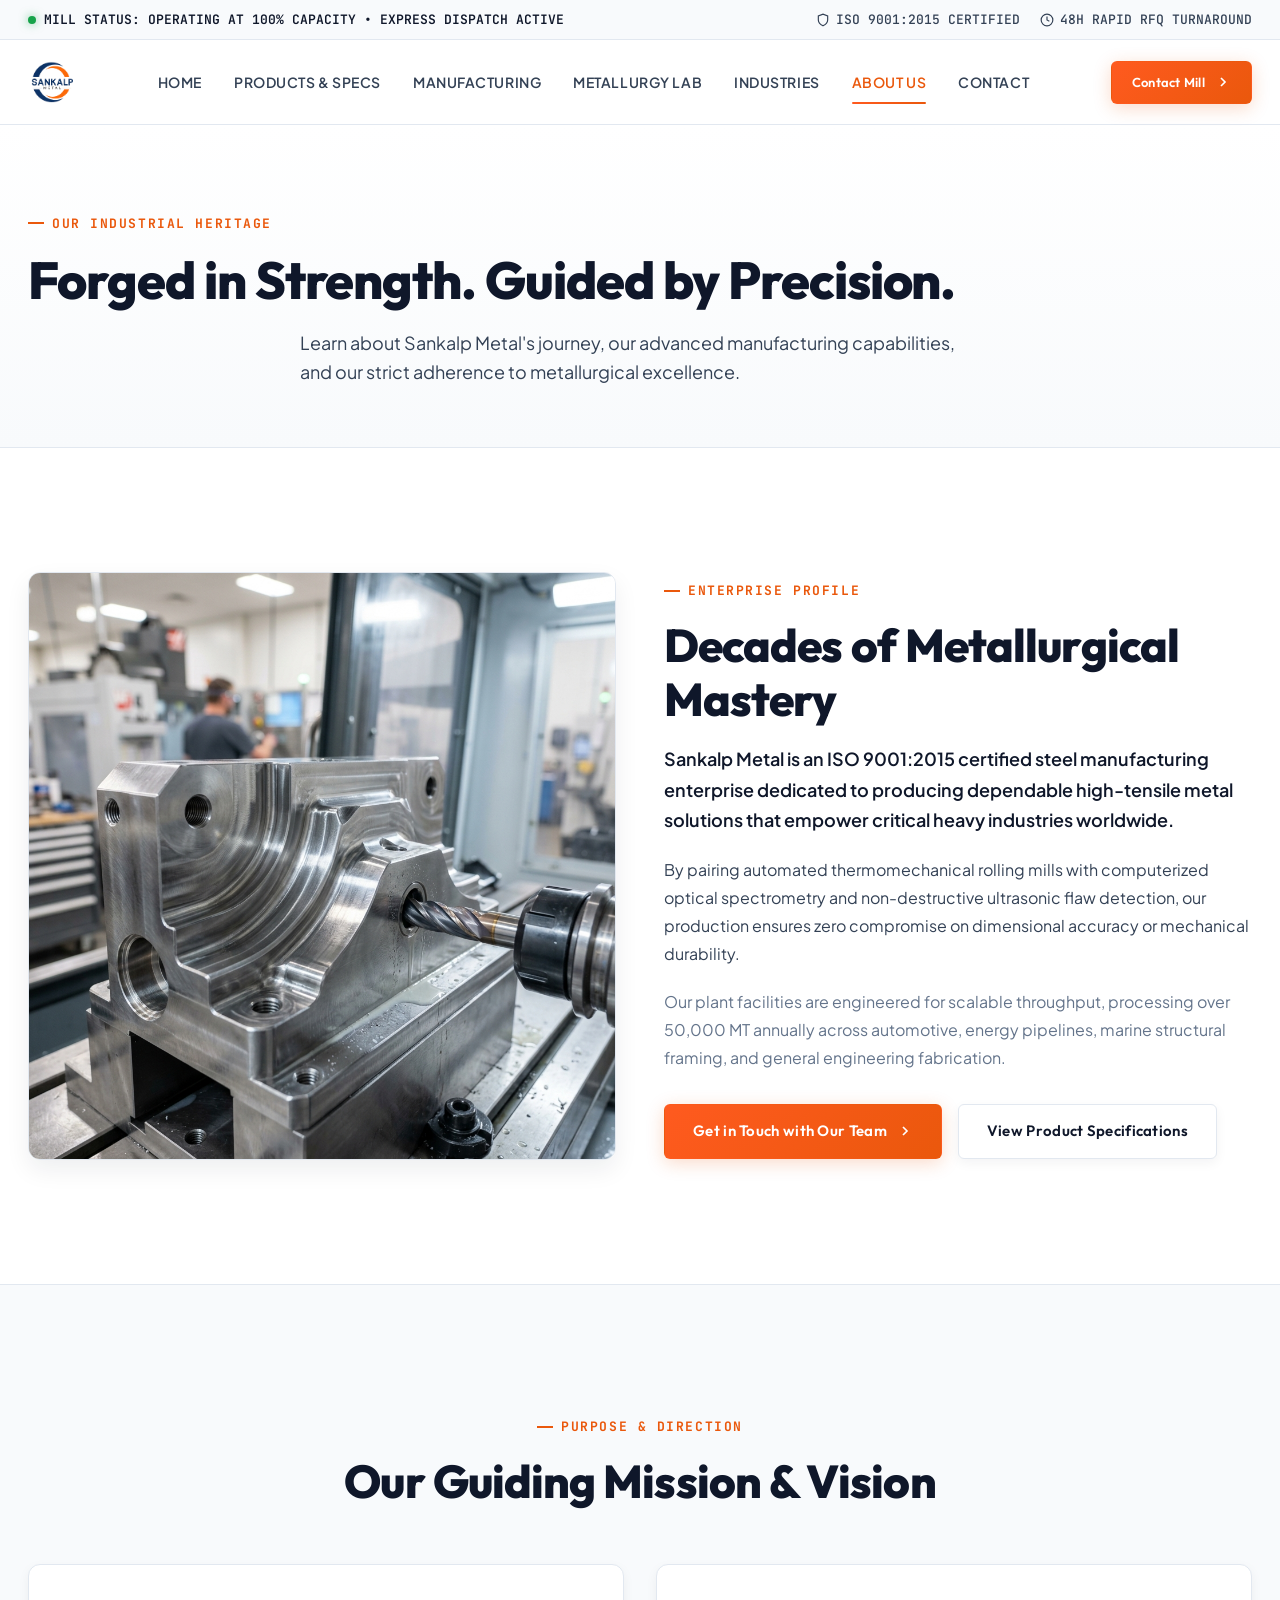
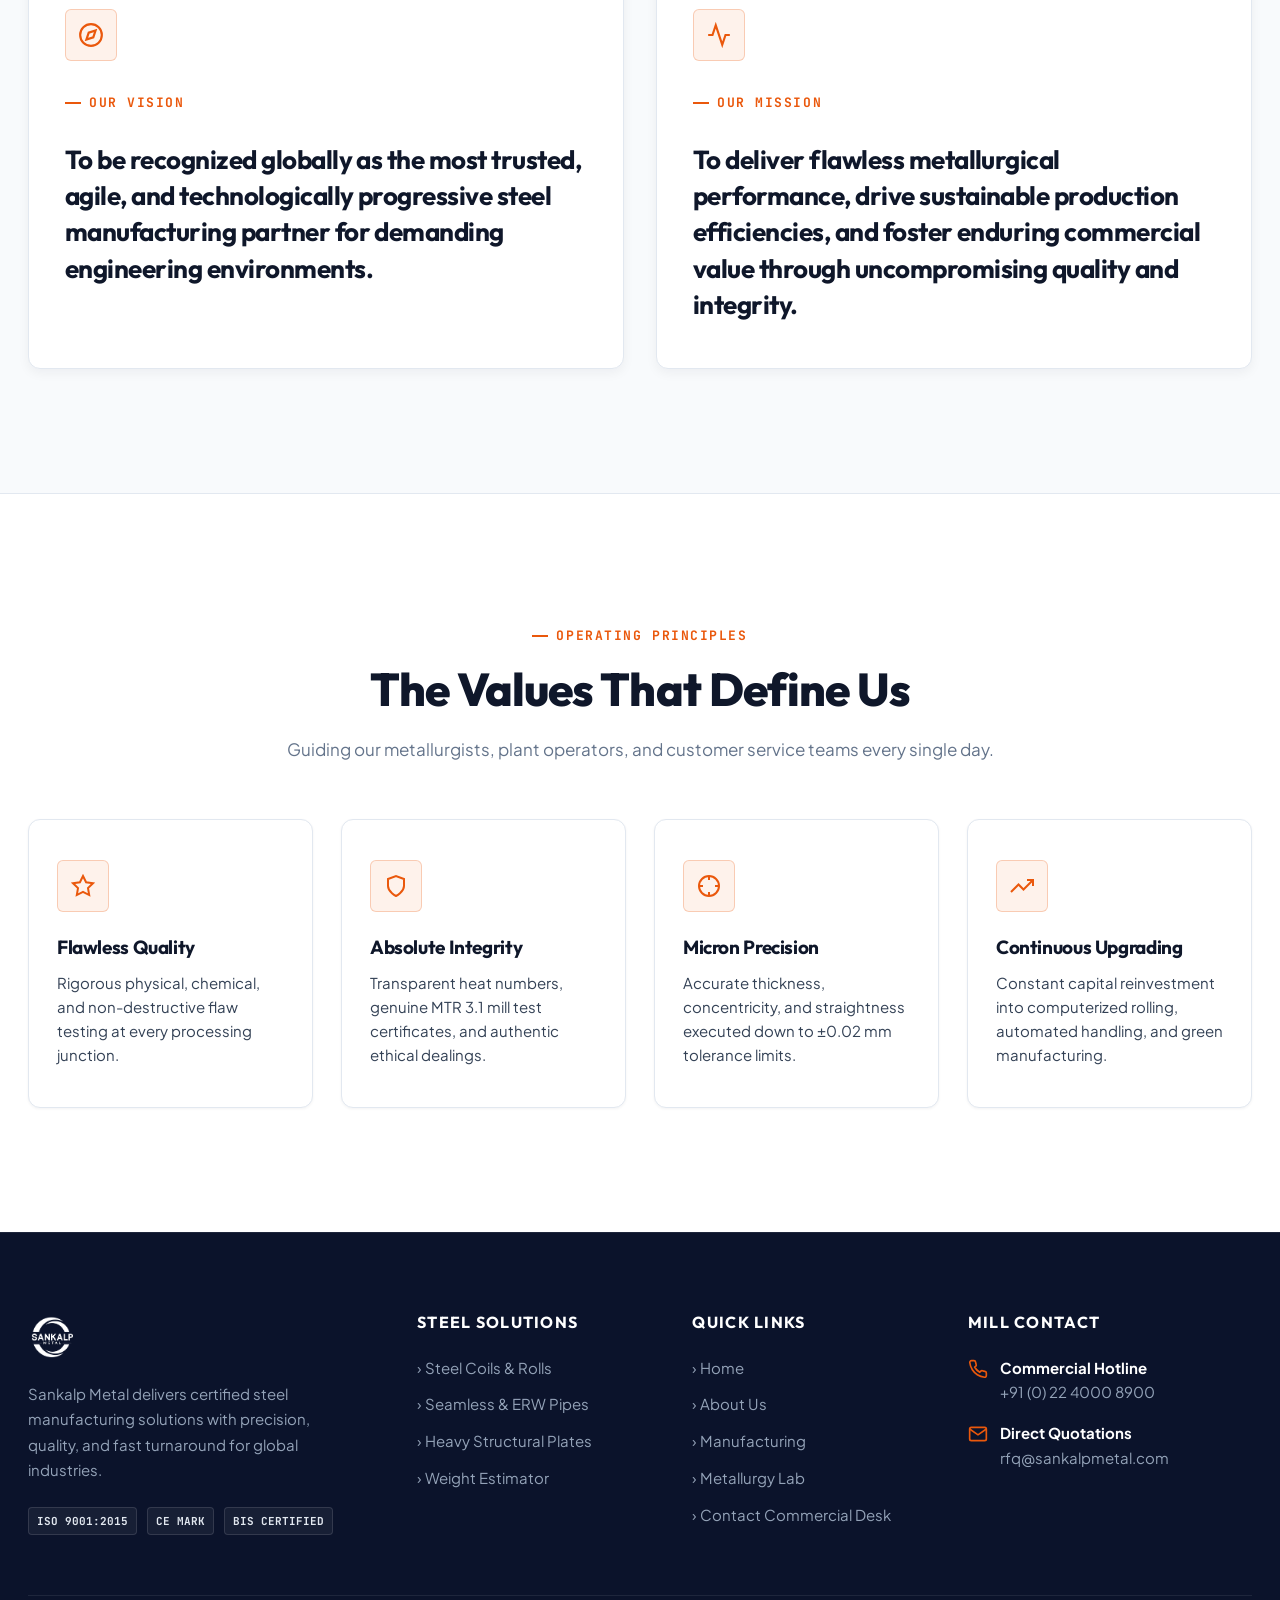
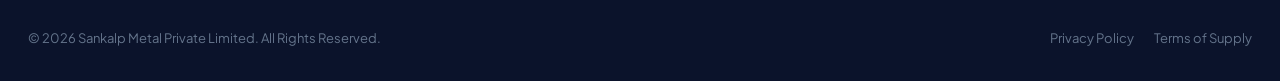
==== about.html @ b96d0955 "Initial commit - Sankalp website" ====
<!DOCTYPE html>
<html lang="en">
<head>
    <meta charset="UTF-8">
    <meta name="viewport" content="width=device-width, initial-scale=1.0">
    <title>About Us | Sankalp Metal - Steel Manufacturing Excellence</title>
    <meta name="description" content="Discover Sankalp Metal's legacy of delivering consistent and dependable steel solutions with a strong focus on quality, precision, and continuous improvement.">
    
    <!-- Open Graph Metadata -->
    <meta property="og:title" content="About Sankalp Metal | Steel Manufacturing">
    <meta property="og:description" content="Reliable steel manufacturing solutions built for extreme performance.">
    <meta property="og:type" content="website">
    
    <!-- Fonts -->
    <link rel="preconnect" href="https://fonts.googleapis.com">
    <link rel="preconnect" href="https://fonts.gstatic.com" crossorigin>
    <link href="https://fonts.googleapis.com/css2?family=JetBrains+Mono:wght@400;500;600;700&family=Outfit:wght@400;500;600;700;800;900&family=Plus+Jakarta+Sans:wght@300;400;500;600;700;800&display=swap" rel="stylesheet">
    
    <!-- CSS -->
    <link rel="stylesheet" href="css/style.css">
</head>
<body>

    <!-- Top Live Ticker -->
    <div class="top-ticker">
        <div class="container top-ticker-content">
            <div class="ticker-status">
                <span class="pulse-dot"></span>
                <span>MILL STATUS: OPERATING AT 100% CAPACITY &bull; EXPRESS DISPATCH ACTIVE</span>
            </div>
            <div class="ticker-badges">
                <span><svg width="14" height="14" viewBox="0 0 24 24" fill="none" stroke="currentColor" stroke-width="2"><path d="M12 22s8-4 8-10V5l-8-3-8 3v7c0 6 8 10 8 10z"></path></svg> ISO 9001:2015 CERTIFIED</span>
                <span><svg width="14" height="14" viewBox="0 0 24 24" fill="none" stroke="currentColor" stroke-width="2"><circle cx="12" cy="12" r="10"></circle><polyline points="12 6 12 12 16 14"></polyline></svg> 48H RAPID RFQ TURNAROUND</span>
            </div>
        </div>
    </div>

    <!-- Global Header -->
    <header class="header">
        <div class="container nav-container">
            <a href="index.html" class="logo-wrap">
                <img src="images/logo.png" alt="Sankalp Metal" class="brand-logo">
            </a>
            
            <nav class="desktop-nav" id="mainNav">
                <a href="index.html" class="nav-link">HOME</a>
                <a href="index.html#products" class="nav-link">PRODUCTS &amp; SPECS</a>
                <a href="index.html#pipeline" class="nav-link">MANUFACTURING</a>
                <a href="index.html#quality" class="nav-link">METALLURGY LAB</a>
                <a href="index.html#industries" class="nav-link">INDUSTRIES</a>
                <a href="about.html" class="nav-link active">ABOUT US</a>
                <a href="contact.html" class="nav-link">CONTACT</a>
            </nav>
            
            <div class="header-actions">
                <a href="contact.html" class="btn btn-forge btn-sm">
                    <span>Contact Mill</span>
                    <svg width="16" height="16" viewBox="0 0 24 24" fill="none" stroke="currentColor" stroke-width="2.5"><polyline points="9 18 15 12 9 6"></polyline></svg>
                </a>
                <button class="mobile-toggle" id="mobileToggle" aria-label="Toggle Navigation">
                    <svg width="24" height="24" viewBox="0 0 24 24" fill="none" stroke="currentColor" stroke-width="2"><line x1="3" y1="12" x2="21" y2="12"></line><line x1="3" y1="6" x2="21" y2="6"></line><line x1="3" y1="18" x2="21" y2="18"></line></svg>
                </button>
            </div>
        </div>
    </header>

    <!-- Page Hero Banner -->
    <section class="about-hero-compact">
        <div class="container text-center reveal-fade">
            <span class="section-tag" style="justify-content:center;">Our Industrial Heritage</span>
            <h1 style="font-size:3.25rem; font-weight:800; margin-bottom:16px;">Forged in Strength. Guided by Precision.</h1>
            <p style="color:var(--color-titanium-400); max-width:680px; margin:0 auto; font-size:1.125rem;">
                Learn about Sankalp Metal's journey, our advanced manufacturing capabilities, and our strict adherence to metallurgical excellence.
            </p>
        </div>
    </section>

    <!-- Company Introduction Section -->
    <section class="section-padding" style="background:var(--color-canvas);">
        <div class="container about-intro-grid">
            <div class="about-media-box reveal-fade">
                <img src="images/about_intro.png" alt="Sankalp Metal Precision CNC Facilities">
            </div>
            <div class="reveal-fade">
                <span class="section-tag">Enterprise Profile</span>
                <h2 class="section-title">Decades of Metallurgical Mastery</h2>
                <p style="font-size:1.125rem; color:var(--color-text-heading); font-weight:600; margin-bottom:20px; line-height:1.7;">
                    Sankalp Metal is an ISO 9001:2015 certified steel manufacturing enterprise dedicated to producing dependable high-tensile metal solutions that empower critical heavy industries worldwide.
                </p>
                <p style="color:var(--color-text-body); margin-bottom:20px; line-height:1.75;">
                    By pairing automated thermomechanical rolling mills with computerized optical spectrometry and non-destructive ultrasonic flaw detection, our production ensures zero compromise on dimensional accuracy or mechanical durability.
                </p>
                <p style="color:var(--color-text-muted); margin-bottom:32px; line-height:1.75;">
                    Our plant facilities are engineered for scalable throughput, processing over 50,000 MT annually across automotive, energy pipelines, marine structural framing, and general engineering fabrication.
                </p>
                
                <div style="display:flex; gap:16px; flex-wrap:wrap;">
                    <a href="contact.html" class="btn btn-forge">
                        <span>Get in Touch with Our Team</span>
                        <svg width="16" height="16" viewBox="0 0 24 24" fill="none" stroke="currentColor" stroke-width="2.5"><polyline points="9 18 15 12 9 6"></polyline></svg>
                    </a>
                    <a href="index.html#products" class="btn btn-glass">
                        <span>View Product Specifications</span>
                    </a>
                </div>
            </div>
        </div>
    </section>

    <!-- Vision and Mission Section -->
    <section class="section-padding" style="background:var(--color-surface-subtle); border-top:1px solid var(--color-border); border-bottom:1px solid var(--color-border);">
        <div class="container">
            <div class="section-header text-center reveal-fade">
                <span class="section-tag">Purpose &amp; Direction</span>
                <h2 class="section-title">Our Guiding Mission &amp; Vision</h2>
            </div>

            <div style="display:grid; grid-template-columns:repeat(auto-fit, minmax(320px, 1fr)); gap:32px;">
                <div class="reveal-fade" style="background:#FFFFFF; border:1px solid var(--color-border); border-radius:var(--radius-md); padding:44px 36px; box-shadow:var(--shadow-sm);">
                    <div style="width:52px; height:52px; background:var(--color-forge-subtle); border:1px solid rgba(234,88,12,0.25); border-radius:var(--radius-sm); display:flex; align-items:center; justify-content:center; color:var(--color-forge-primary); margin-bottom:24px;">
                        <svg width="26" height="26" viewBox="0 0 24 24" fill="none" stroke="currentColor" stroke-width="2"><circle cx="12" cy="12" r="10"></circle><polygon points="16.24 7.76 14.12 14.12 7.76 16.24 9.88 9.88 16.24 7.76"></polygon></svg>
                    </div>
                    <span class="section-tag">Our Vision</span>
                    <h3 style="font-size:1.625rem; color:var(--color-text-heading); line-height:1.4; margin-top:12px;">
                        To be recognized globally as the most trusted, agile, and technologically progressive steel manufacturing partner for demanding engineering environments.
                    </h3>
                </div>

                <div class="reveal-fade" style="background:#FFFFFF; border:1px solid var(--color-border); border-radius:var(--radius-md); padding:44px 36px; box-shadow:var(--shadow-sm);">
                    <div style="width:52px; height:52px; background:var(--color-forge-subtle); border:1px solid rgba(234,88,12,0.25); border-radius:var(--radius-sm); display:flex; align-items:center; justify-content:center; color:var(--color-forge-primary); margin-bottom:24px;">
                        <svg width="26" height="26" viewBox="0 0 24 24" fill="none" stroke="currentColor" stroke-width="2"><polyline points="22 12 18 12 15 21 9 3 6 12 2 12"></polyline></svg>
                    </div>
                    <span class="section-tag">Our Mission</span>
                    <h3 style="font-size:1.625rem; color:var(--color-text-heading); line-height:1.4; margin-top:12px;">
                        To deliver flawless metallurgical performance, drive sustainable production efficiencies, and foster enduring commercial value through uncompromising quality and integrity.
                    </h3>
                </div>
            </div>
        </div>
    </section>

    <!-- Core Values Section -->
    <section class="section-padding why-section">
        <div class="container">
            <div class="section-header text-center reveal-fade">
                <span class="section-tag">Operating Principles</span>
                <h2 class="section-title">The Values That Define Us</h2>
                <p class="section-subtitle">Guiding our metallurgists, plant operators, and customer service teams every single day.</p>
            </div>
            
            <div class="why-grid">
                <div class="why-card reveal-fade">
                    <div class="why-icon">
                        <svg width="24" height="24" viewBox="0 0 24 24" fill="none" stroke="currentColor" stroke-width="2"><polygon points="12 2 15.09 8.26 22 9.27 17 14.14 18.18 21.02 12 17.77 5.82 21.02 7 14.14 2 9.27 8.91 8.26 12 2"></polygon></svg>
                    </div>
                    <h4 class="why-title">Flawless Quality</h4>
                    <p class="why-text">Rigorous physical, chemical, and non-destructive flaw testing at every processing junction.</p>
                </div>

                <div class="why-card reveal-fade">
                    <div class="why-icon">
                        <svg width="24" height="24" viewBox="0 0 24 24" fill="none" stroke="currentColor" stroke-width="2"><path d="M12 22s8-4 8-10V5l-8-3-8 3v7c0 6 8 10 8 10z"></path></svg>
                    </div>
                    <h4 class="why-title">Absolute Integrity</h4>
                    <p class="why-text">Transparent heat numbers, genuine MTR 3.1 mill test certificates, and authentic ethical dealings.</p>
                </div>

                <div class="why-card reveal-fade">
                    <div class="why-icon">
                        <svg width="24" height="24" viewBox="0 0 24 24" fill="none" stroke="currentColor" stroke-width="2"><circle cx="12" cy="12" r="10"></circle><line x1="22" y1="12" x2="18" y2="12"></line><line x1="6" y1="12" x2="2" y2="12"></line><line x1="12" y1="6" x2="12" y2="2"></line><line x1="12" y1="22" x2="12" y2="18"></line></svg>
                    </div>
                    <h4 class="why-title">Micron Precision</h4>
                    <p class="why-text">Accurate thickness, concentricity, and straightness executed down to &plusmn;0.02 mm tolerance limits.</p>
                </div>

                <div class="why-card reveal-fade">
                    <div class="why-icon">
                        <svg width="24" height="24" viewBox="0 0 24 24" fill="none" stroke="currentColor" stroke-width="2"><polyline points="23 6 13.5 15.5 8.5 10.5 1 18"></polyline><polyline points="17 6 23 6 23 12"></polyline></svg>
                    </div>
                    <h4 class="why-title">Continuous Upgrading</h4>
                    <p class="why-text">Constant capital reinvestment into computerized rolling, automated handling, and green manufacturing.</p>
                </div>
            </div>
        </div>
    </section>

    <!-- Industrial Footer -->
    <footer class="footer">
        <div class="container">
            <div class="footer-grid">
                <div class="footer-brand">
                    <a href="index.html" class="logo-wrap">
                        <img src="images/logo.png" alt="Sankalp Metal" class="brand-logo" style="filter: brightness(0) invert(1);">
                    </a>
                    <p>Sankalp Metal delivers certified steel manufacturing solutions with precision, quality, and fast turnaround for global industries.</p>
                    <div class="cert-strip">
                        <span class="cert-pill">ISO 9001:2015</span>
                        <span class="cert-pill">CE MARK</span>
                        <span class="cert-pill">BIS CERTIFIED</span>
                    </div>
                </div>

                <div class="footer-col">
                    <h4>Steel Solutions</h4>
                    <ul class="footer-links-list">
                        <li><a href="index.html#products">&rsaquo; Steel Coils &amp; Rolls</a></li>
                        <li><a href="index.html#products">&rsaquo; Seamless &amp; ERW Pipes</a></li>
                        <li><a href="index.html#products">&rsaquo; Heavy Structural Plates</a></li>
                        <li><a href="index.html#calculator">&rsaquo; Weight Estimator</a></li>
                    </ul>
                </div>

                <div class="footer-col">
                    <h4>Quick Links</h4>
                    <ul class="footer-links-list">
                        <li><a href="index.html">&rsaquo; Home</a></li>
                        <li><a href="about.html">&rsaquo; About Us</a></li>
                        <li><a href="index.html#pipeline">&rsaquo; Manufacturing</a></li>
                        <li><a href="index.html#quality">&rsaquo; Metallurgy Lab</a></li>
                        <li><a href="contact.html">&rsaquo; Contact Commercial Desk</a></li>
                    </ul>
                </div>

                <div class="footer-col">
                    <h4>Mill Contact</h4>
                    <div class="footer-contact-items">
                        <div class="footer-contact-row">
                            <svg width="20" height="20" viewBox="0 0 24 24" fill="none" stroke="currentColor" stroke-width="2"><path d="M22 16.92v3a2 2 0 0 1-2.18 2 19.79 19.79 0 0 1-8.63-3.07 19.5 19.5 0 0 1-6-6 19.79 19.79 0 0 1-3.07-8.67A2 2 0 0 1 4.11 2h3a2 2 0 0 1 2 1.72 12.84 12.84 0 0 0 .7 2.81 2 2 0 0 1-.45 2.11L8.09 9.91a16 16 0 0 0 6 6l1.27-1.27a2 2 0 0 1 2.11-.45 12.84 12.84 0 0 0 2.81.7A2 2 0 0 1 22 16.92z"></path></svg>
                            <div>
                                <strong style="color:#FFF; display:block;">Commercial Hotline</strong>
                                <span>+91 (0) 22 4000 8900</span>
                            </div>
                        </div>

                        <div class="footer-contact-row">
                            <svg width="20" height="20" viewBox="0 0 24 24" fill="none" stroke="currentColor" stroke-width="2"><path d="M4 4h16c1.1 0 2 .9 2 2v12c0 1.1-.9 2-2 2H4c-1.1 0-2-.9-2-2V6c0-1.1.9-2 2-2z"></path><polyline points="22,6 12,13 2,6"></polyline></svg>
                            <div>
                                <strong style="color:#FFF; display:block;">Direct Quotations</strong>
                                <span>rfq@sankalpmetal.com</span>
                            </div>
                        </div>
                    </div>
                </div>
            </div>

            <div class="footer-bottom">
                <div>&copy; 2026 Sankalp Metal Private Limited. All Rights Reserved.</div>
                <div style="display:flex; gap:20px;">
                    <a href="contact.html">Privacy Policy</a>
                    <a href="contact.html">Terms of Supply</a>
                </div>
            </div>
        </div>
    </footer>

    <script src="js/main.js"></script>
</body>
</html>
---- css/style.css ----
/* ==========================================================================
   SANKALP METAL - ULTRA-PREMIUM INDUSTRIAL DESIGN SYSTEM (LIGHT THEME)
   Modern Metallurgy, Precision Steel & Scalable Heavy Engineering
   ========================================================================== */

@import url('https://fonts.googleapis.com/css2?family=JetBrains+Mono:wght@400;500;600;700&family=Outfit:wght@400;500;600;700;800;900&family=Plus+Jakarta+Sans:wght@300;400;500;600;700;800&display=swap');

:root {
  /* Brand Palette - Light Mode */
  --color-canvas: #FFFFFF;
  --color-surface-subtle: #F8FAFC;
  --color-surface-muted: #F1F5F9;
  --color-surface-card: #FFFFFF;
  --color-surface-card-hover: #F8FAFC;

  /* Typography Colors */
  --color-text-heading: #0F172A;
  --color-text-body: #334155;
  --color-text-muted: #64748B;
  --color-text-light: #94A3B8;

  /* Industrial Forge & Steel Colors */
  --color-forge-primary: #EA580C;
  --color-forge-hover: #C2410C;
  --color-forge-light: #F97316;
  --color-forge-accent: #FF5A1F;
  --color-forge-glow: rgba(234, 88, 12, 0.22);
  --color-forge-subtle: rgba(234, 88, 12, 0.08);

  --color-steel-navy: #0F253E;
  --color-steel-dark: #1E293B;
  --color-steel-blue: #1E40AF;
  --color-steel-cyan: #0284C7;

  /* Borders & Dividers */
  --color-border: #E2E8F0;
  --color-border-subtle: #EDF2F7;
  --color-border-strong: #CBD5E1;
  --color-border-hover: rgba(234, 88, 12, 0.35);

  /* Typography */
  --font-display: 'Outfit', -apple-system, BlinkMacSystemFont, sans-serif;
  --font-body: 'Plus Jakarta Sans', system-ui, sans-serif;
  --font-mono: 'JetBrains Mono', monospace;

  /* Elevational Gradients & Shadows */
  --gradient-forge: linear-gradient(135deg, #FF5A1F 0%, #EA580C 100%);
  --gradient-forge-subtle: linear-gradient(135deg, rgba(255, 90, 31, 0.08) 0%, rgba(234, 88, 12, 0.04) 100%);
  --gradient-steel-light: linear-gradient(180deg, #F8FAFC 0%, #EDF2F7 100%);
  --gradient-text-heading: linear-gradient(135deg, #0F172A 40%, #EA580C 100%);
  --gradient-hero-overlay: linear-gradient(180deg, 
    rgba(255, 255, 255, 0.94) 0%, 
    rgba(248, 250, 252, 0.88) 50%, 
    rgba(255, 255, 255, 0.98) 100%
  );

  --shadow-xs: 0 1px 3px rgba(15, 23, 42, 0.05);
  --shadow-sm: 0 4px 12px rgba(15, 23, 42, 0.05);
  --shadow-md: 0 10px 25px rgba(15, 23, 42, 0.07);
  --shadow-lg: 0 20px 40px rgba(15, 23, 42, 0.09);
  --shadow-card-hover: 0 22px 44px rgba(15, 23, 42, 0.12);
  --shadow-glow: 0 6px 24px rgba(234, 88, 12, 0.3);

  --radius-sm: 6px;
  --radius-md: 12px;
  --radius-lg: 20px;
  --radius-full: 9999px;

  --transition-fast: 0.2s cubic-bezier(0.4, 0, 0.2, 1);
  --transition: 0.35s cubic-bezier(0.16, 1, 0.3, 1);
}

/* ==========================================================================
   Base & Reset
   ========================================================================== */
*, *::before, *::after {
  margin: 0;
  padding: 0;
  box-sizing: border-box;
}

html {
  scroll-behavior: smooth;
  font-size: 16px;
}

body {
  font-family: var(--font-body);
  background-color: var(--color-canvas);
  color: var(--color-text-body);
  line-height: 1.65;
  overflow-x: hidden;
  -webkit-font-smoothing: antialiased;
}

h1, h2, h3, h4, h5, h6 {
  font-family: var(--font-display);
  color: var(--color-text-heading);
  line-height: 1.18;
  font-weight: 700;
  letter-spacing: -0.02em;
}

a {
  color: inherit;
  text-decoration: none;
  transition: var(--transition);
}

img {
  max-width: 100%;
  height: auto;
  display: block;
}

button, input, select, textarea {
  font-family: inherit;
  font-size: inherit;
}

/* Container */
.container {
  width: 100%;
  max-width: 1320px;
  margin: 0 auto;
  padding: 0 28px;
}

.section-padding {
  padding: 96px 0;
  position: relative;
}

@media (min-width: 992px) {
  .section-padding {
    padding: 124px 0;
  }
}

/* ==========================================================================
   Header & Navigation (Crisp Light Frosted Glass)
   ========================================================================== */
.top-ticker {
  background: var(--color-surface-subtle);
  border-bottom: 1px solid var(--color-border);
  padding: 9px 0;
  font-size: 0.8125rem;
  color: var(--color-text-muted);
  font-family: var(--font-mono);
}

.top-ticker-content {
  display: flex;
  justify-content: space-between;
  align-items: center;
  flex-wrap: wrap;
  gap: 12px;
}

.ticker-status {
  display: inline-flex;
  align-items: center;
  gap: 8px;
  color: var(--color-text-heading);
  font-weight: 600;
}

.pulse-dot {
  width: 8px;
  height: 8px;
  background-color: #16A34A;
  border-radius: 50%;
  box-shadow: 0 0 10px rgba(22, 163, 74, 0.6);
  animation: pulse 2s infinite;
}

@keyframes pulse {
  0% { transform: scale(0.95); opacity: 0.8; }
  50% { transform: scale(1.3); opacity: 1; }
  100% { transform: scale(0.95); opacity: 0.8; }
}

.ticker-badges {
  display: flex;
  gap: 20px;
  font-weight: 500;
}

.ticker-badges span {
  display: inline-flex;
  align-items: center;
  gap: 6px;
  color: var(--color-text-body);
}

.header {
  position: sticky;
  top: 0;
  left: 0;
  width: 100%;
  z-index: 1000;
  background: rgba(255, 255, 255, 0.92);
  backdrop-filter: blur(20px);
  -webkit-backdrop-filter: blur(20px);
  border-bottom: 1px solid var(--color-border);
  transition: all var(--transition-fast);
}

.header.scrolled {
  background: rgba(255, 255, 255, 0.98);
  box-shadow: 0 8px 30px rgba(15, 23, 42, 0.08);
  border-bottom-color: var(--color-border-strong);
}

.nav-container {
  display: flex;
  justify-content: space-between;
  align-items: center;
  height: 84px;
  transition: height var(--transition-fast);
}

.header.scrolled .nav-container {
  height: 72px;
}

.logo-wrap {
  display: flex;
  align-items: center;
  gap: 14px;
}

.brand-logo {
  height: 48px;
  width: auto;
  object-fit: contain;
  transition: transform var(--transition);
}

.logo-wrap:hover .brand-logo {
  transform: scale(1.03);
}

.desktop-nav {
  display: flex;
  align-items: center;
  gap: 32px;
}

.nav-link {
  font-size: 0.875rem;
  font-weight: 600;
  color: var(--color-text-body);
  letter-spacing: 0.04em;
  text-transform: uppercase;
  padding: 10px 0;
  position: relative;
  display: flex;
  align-items: center;
  gap: 6px;
}

.nav-link:hover, .nav-link.active {
  color: var(--color-forge-primary);
}

.nav-link::after {
  content: '';
  position: absolute;
  bottom: 0;
  left: 0;
  width: 0;
  height: 2px;
  background: var(--gradient-forge);
  border-radius: 2px;
  transition: width 0.3s ease;
}

.nav-link:hover::after, .nav-link.active::after {
  width: 100%;
}

/* Dropdown */
.nav-dropdown {
  position: relative;
}

.nav-dropdown:hover .dropdown-panel {
  opacity: 1;
  visibility: visible;
  transform: translateY(0);
}

.dropdown-icon {
  width: 14px;
  height: 14px;
  transition: transform 0.25s ease;
}

.nav-dropdown:hover .dropdown-icon {
  transform: rotate(180deg);
}

.dropdown-panel {
  position: absolute;
  top: 100%;
  left: 50%;
  transform: translateX(-50%) translateY(12px);
  width: 270px;
  background: #FFFFFF;
  border: 1px solid var(--color-border);
  border-radius: var(--radius-md);
  padding: 10px 0;
  box-shadow: 0 18px 40px rgba(15, 23, 42, 0.12);
  opacity: 0;
  visibility: hidden;
  transition: all 0.25s cubic-bezier(0.16, 1, 0.3, 1);
  z-index: 1002;
}

.dropdown-panel a {
  display: flex;
  align-items: center;
  justify-content: space-between;
  padding: 12px 20px;
  color: var(--color-text-body);
  font-size: 0.875rem;
  font-weight: 600;
  transition: all var(--transition-fast);
}

.dropdown-panel a:hover {
  background: var(--color-forge-subtle);
  color: var(--color-forge-primary);
  padding-left: 24px;
}

.dropdown-panel a span.badge {
  font-size: 0.6875rem;
  background: var(--color-forge-subtle);
  color: var(--color-forge-primary);
  border: 1px solid rgba(234, 88, 12, 0.2);
  padding: 2px 8px;
  border-radius: 4px;
}

.header-actions {
  display: flex;
  align-items: center;
  gap: 16px;
}

/* Mobile Toggle */
.mobile-toggle {
  display: none;
  background: var(--color-surface-subtle);
  border: 1px solid var(--color-border);
  border-radius: var(--radius-sm);
  padding: 10px;
  cursor: pointer;
  color: var(--color-text-heading);
}

.mobile-toggle svg {
  display: block;
}

/* Buttons */
.btn {
  display: inline-flex;
  align-items: center;
  justify-content: center;
  gap: 10px;
  font-family: var(--font-display);
  font-weight: 600;
  font-size: 0.9375rem;
  letter-spacing: 0.02em;
  padding: 14px 28px;
  border-radius: var(--radius-sm);
  cursor: pointer;
  transition: all var(--transition);
  border: 1px solid transparent;
  position: relative;
  overflow: hidden;
}

.btn-forge {
  background: var(--gradient-forge);
  color: #FFFFFF;
  box-shadow: 0 4px 18px var(--color-forge-glow);
}

.btn-forge:hover {
  transform: translateY(-2px);
  box-shadow: 0 8px 28px rgba(234, 88, 12, 0.38);
  color: #FFFFFF;
}

.btn-glass {
  background: #FFFFFF;
  border-color: var(--color-border);
  color: var(--color-text-heading);
  box-shadow: var(--shadow-sm);
}

.btn-glass:hover {
  background: var(--color-surface-subtle);
  border-color: var(--color-border-strong);
  transform: translateY(-2px);
  color: var(--color-text-heading);
  box-shadow: var(--shadow-md);
}

.btn-outline-steel {
  background: #FFFFFF;
  border-color: var(--color-forge-primary);
  color: var(--color-forge-primary);
}

.btn-outline-steel:hover {
  background: var(--color-forge-primary);
  color: #FFFFFF;
  box-shadow: 0 4px 18px var(--color-forge-glow);
}

.btn-sm {
  padding: 10px 20px;
  font-size: 0.8125rem;
}

.btn-lg {
  padding: 18px 36px;
  font-size: 1.0625rem;
}

/* ==========================================================================
   Hero Section (Luminous High-Tech Steel)
   ========================================================================== */
.hero-epic {
  position: relative;
  min-height: calc(100vh - 120px);
  display: flex;
  align-items: center;
  background-size: cover;
  background-position: center 30%;
  background-repeat: no-repeat;
  padding-top: 60px;
  padding-bottom: 110px;
  overflow: hidden;
  background-color: #F8FAFC;
}

.hero-epic::before {
  content: '';
  position: absolute;
  inset: 0;
  background: var(--gradient-hero-overlay);
  z-index: 1;
}

.hero-ambient-glow {
  position: absolute;
  top: 15%;
  left: 50%;
  transform: translateX(-50%);
  width: 900px;
  height: 450px;
  background: radial-gradient(circle, rgba(249, 115, 22, 0.12) 0%, rgba(2, 132, 199, 0.05) 50%, transparent 70%);
  filter: blur(80px);
  z-index: 1;
  pointer-events: none;
}

.hero-grid-pattern {
  position: absolute;
  inset: 0;
  background-image: linear-gradient(rgba(15, 23, 42, 0.035) 1px, transparent 1px),
                    linear-gradient(90deg, rgba(15, 23, 42, 0.035) 1px, transparent 1px);
  background-size: 60px 60px;
  z-index: 1;
  pointer-events: none;
}

.hero-content {
  position: relative;
  z-index: 2;
  max-width: 980px;
  margin: 0 auto;
  text-align: center;
}

.hero-pill-badge {
  display: inline-flex;
  align-items: center;
  gap: 10px;
  padding: 8px 20px;
  background: #FFFFFF;
  border: 1px solid rgba(234, 88, 12, 0.35);
  border-radius: var(--radius-full);
  color: var(--color-forge-primary);
  font-family: var(--font-mono);
  font-size: 0.8125rem;
  font-weight: 700;
  letter-spacing: 0.08em;
  margin-bottom: 28px;
  box-shadow: 0 4px 16px rgba(234, 88, 12, 0.12);
}

.hero-pill-badge .dot {
  width: 8px;
  height: 8px;
  background-color: var(--color-forge-primary);
  border-radius: 50%;
  box-shadow: 0 0 8px var(--color-forge-primary);
}

.hero-headline {
  font-size: 3rem;
  font-weight: 800;
  letter-spacing: -0.03em;
  text-transform: uppercase;
  margin-bottom: 24px;
  line-height: 1.08;
  color: var(--color-text-heading);
}

@media (min-width: 768px) {
  .hero-headline {
    font-size: 4.25rem;
  }
}

@media (min-width: 1200px) {
  .hero-headline {
    font-size: 5rem;
  }
}

.text-gradient-forge {
  background: linear-gradient(135deg, #0F172A 20%, #EA580C 70%, #FF5A1F 100%);
  -webkit-background-clip: text;
  -webkit-text-fill-color: transparent;
}

.hero-desc {
  font-size: 1.125rem;
  color: var(--color-text-muted);
  max-width: 740px;
  margin: 0 auto 40px;
  line-height: 1.75;
  font-weight: 500;
}

@media (min-width: 768px) {
  .hero-desc {
    font-size: 1.25rem;
  }
}

.hero-cta-group {
  display: flex;
  justify-content: center;
  align-items: center;
  gap: 18px;
  flex-wrap: wrap;
  margin-bottom: 60px;
}

/* Hero Capabilities Dock (Crisp White Floating Glass) */
.hero-capabilities-dock {
  background: #FFFFFF;
  border: 1px solid var(--color-border);
  border-radius: var(--radius-md);
  padding: 24px 32px;
  box-shadow: 0 16px 40px rgba(15, 23, 42, 0.08);
  display: grid;
  grid-template-columns: repeat(2, 1fr);
  gap: 24px;
  max-width: 1100px;
  margin: 0 auto;
}

@media (min-width: 992px) {
  .hero-capabilities-dock {
    grid-template-columns: repeat(4, 1fr);
    padding: 28px 40px;
  }
}

.dock-item {
  display: flex;
  align-items: center;
  gap: 16px;
  text-align: left;
}

.dock-icon-box {
  width: 48px;
  height: 48px;
  background: var(--color-forge-subtle);
  border: 1px solid rgba(234, 88, 12, 0.25);
  border-radius: var(--radius-sm);
  display: flex;
  align-items: center;
  justify-content: center;
  color: var(--color-forge-primary);
  flex-shrink: 0;
}

.dock-val {
  font-family: var(--font-display);
  font-size: 1.75rem;
  font-weight: 800;
  color: var(--color-text-heading);
  line-height: 1.1;
}

.dock-label {
  font-size: 0.8125rem;
  color: var(--color-text-muted);
  font-weight: 600;
  margin-top: 2px;
}

/* ==========================================================================
   Section Headers
   ========================================================================== */
.section-header {
  margin-bottom: 56px;
}

.section-header.text-center {
  text-align: center;
  max-width: 760px;
  margin-left: auto;
  margin-right: auto;
}

.section-tag {
  display: inline-flex;
  align-items: center;
  gap: 8px;
  font-family: var(--font-mono);
  font-size: 0.8125rem;
  font-weight: 700;
  color: var(--color-forge-primary);
  text-transform: uppercase;
  letter-spacing: 0.12em;
  margin-bottom: 16px;
}

.section-tag::before {
  content: '';
  width: 16px;
  height: 2px;
  background: var(--color-forge-primary);
}

.section-title {
  font-size: 2.25rem;
  font-weight: 800;
  letter-spacing: -0.02em;
  margin-bottom: 18px;
  color: var(--color-text-heading);
}

@media (min-width: 768px) {
  .section-title {
    font-size: 2.875rem;
  }
}

.section-subtitle {
  font-size: 1.0625rem;
  color: var(--color-text-muted);
  line-height: 1.7;
}

/* ==========================================================================
   Interactive Steel Spec & Theoretical Weight Calculator
   ========================================================================== */
.calc-section {
  background: var(--color-surface-subtle);
  border-top: 1px solid var(--color-border);
  border-bottom: 1px solid var(--color-border);
  position: relative;
}

.calc-grid {
  display: grid;
  grid-template-columns: 1fr;
  gap: 40px;
  align-items: center;
}

@media (min-width: 1024px) {
  .calc-grid {
    grid-template-columns: 1fr 1.25fr;
  }
}

.calc-card {
  background: #FFFFFF;
  border: 1px solid var(--color-border);
  border-radius: var(--radius-lg);
  padding: 36px;
  box-shadow: 0 16px 40px rgba(15, 23, 42, 0.08);
}

.calc-form-group {
  margin-bottom: 20px;
}

.calc-label {
  display: flex;
  justify-content: space-between;
  font-size: 0.875rem;
  font-weight: 600;
  color: var(--color-text-heading);
  margin-bottom: 8px;
}

.calc-shape-tabs {
  display: grid;
  grid-template-columns: repeat(4, 1fr);
  gap: 8px;
  margin-bottom: 24px;
}

.shape-tab {
  background: var(--color-surface-muted);
  border: 1px solid var(--color-border);
  border-radius: var(--radius-sm);
  padding: 10px 6px;
  text-align: center;
  font-size: 0.8125rem;
  font-weight: 600;
  color: var(--color-text-body);
  cursor: pointer;
  transition: all var(--transition-fast);
}

.shape-tab.active, .shape-tab:hover {
  background: var(--color-forge-primary);
  border-color: var(--color-forge-primary);
  color: #FFFFFF;
  box-shadow: 0 4px 12px var(--color-forge-glow);
}

.calc-input, .calc-select {
  width: 100%;
  padding: 12px 16px;
  background: #FFFFFF;
  border: 1px solid var(--color-border-strong);
  border-radius: var(--radius-sm);
  color: var(--color-text-heading);
  font-size: 0.9375rem;
  font-family: var(--font-body);
  font-weight: 500;
  transition: all var(--transition-fast);
}

.calc-input:focus, .calc-select:focus {
  outline: none;
  border-color: var(--color-forge-primary);
  box-shadow: 0 0 0 3px rgba(234, 88, 12, 0.15);
}

.calc-dims-grid {
  display: grid;
  grid-template-columns: repeat(3, 1fr);
  gap: 12px;
}

.calc-result-box {
  background: var(--color-forge-subtle);
  border: 1px dashed rgba(234, 88, 12, 0.4);
  border-radius: var(--radius-md);
  padding: 20px;
  display: flex;
  justify-content: space-between;
  align-items: center;
  margin-top: 24px;
  margin-bottom: 24px;
}

.result-metric-label {
  font-size: 0.8125rem;
  color: var(--color-text-muted);
  text-transform: uppercase;
  font-family: var(--font-mono);
  font-weight: 600;
}

.result-metric-val {
  font-family: var(--font-mono);
  font-size: 1.875rem;
  font-weight: 800;
  color: var(--color-forge-primary);
}

/* ==========================================================================
   Product Showcase & Metallurgy Cards
   ========================================================================== */
.products-section {
  background: var(--color-canvas);
  position: relative;
}

.filter-bar {
  display: flex;
  justify-content: center;
  align-items: center;
  gap: 12px;
  flex-wrap: wrap;
  margin-bottom: 48px;
}

.filter-btn {
  background: var(--color-surface-subtle);
  border: 1px solid var(--color-border);
  color: var(--color-text-body);
  padding: 10px 22px;
  border-radius: var(--radius-full);
  font-size: 0.875rem;
  font-weight: 600;
  cursor: pointer;
  transition: all var(--transition-fast);
}

.filter-btn:hover, .filter-btn.active {
  background: var(--gradient-forge);
  border-color: transparent;
  color: #FFFFFF;
  box-shadow: 0 4px 16px var(--color-forge-glow);
}

.products-grid {
  display: grid;
  grid-template-columns: 1fr;
  gap: 32px;
}

@media (min-width: 768px) {
  .products-grid {
    grid-template-columns: repeat(2, 1fr);
  }
}

@media (min-width: 1100px) {
  .products-grid {
    grid-template-columns: repeat(3, 1fr);
  }
}

.product-card {
  background: #FFFFFF;
  border: 1px solid var(--color-border);
  border-radius: var(--radius-md);
  overflow: hidden;
  transition: all var(--transition);
  display: flex;
  flex-direction: column;
  position: relative;
  box-shadow: var(--shadow-sm);
}

.product-card:hover {
  transform: translateY(-8px);
  border-color: rgba(234, 88, 12, 0.4);
  box-shadow: var(--shadow-card-hover);
}

.product-badge-float {
  position: absolute;
  top: 16px;
  right: 16px;
  background: rgba(255, 255, 255, 0.95);
  backdrop-filter: blur(8px);
  border: 1px solid rgba(234, 88, 12, 0.4);
  color: var(--color-forge-primary);
  font-family: var(--font-mono);
  font-size: 0.75rem;
  font-weight: 700;
  padding: 4px 10px;
  border-radius: var(--radius-sm);
  z-index: 3;
  box-shadow: 0 2px 8px rgba(0, 0, 0, 0.08);
}

.product-img-box {
  height: 250px;
  position: relative;
  overflow: hidden;
  background: var(--color-surface-subtle);
}

.product-img-box img {
  width: 100%;
  height: 100%;
  object-fit: cover;
  transition: transform 0.6s cubic-bezier(0.16, 1, 0.3, 1);
}

.product-card:hover .product-img-box img {
  transform: scale(1.08);
}

.product-img-box::after {
  content: '';
  position: absolute;
  inset: 0;
  background: linear-gradient(180deg, transparent 50%, rgba(15, 23, 42, 0.15) 100%);
}

.product-body {
  padding: 28px;
  display: flex;
  flex-direction: column;
  flex-grow: 1;
}

.product-grades {
  display: flex;
  gap: 8px;
  flex-wrap: wrap;
  margin-bottom: 12px;
}

.grade-tag {
  background: var(--color-surface-muted);
  border: 1px solid var(--color-border);
  color: var(--color-text-heading);
  font-family: var(--font-mono);
  font-size: 0.75rem;
  font-weight: 600;
  padding: 3px 8px;
  border-radius: 4px;
}

.product-title {
  font-size: 1.375rem;
  font-weight: 700;
  margin-bottom: 12px;
  color: var(--color-text-heading);
}

.product-desc {
  font-size: 0.9375rem;
  color: var(--color-text-body);
  line-height: 1.6;
  margin-bottom: 20px;
}

.product-spec-table {
  background: var(--color-surface-subtle);
  border: 1px solid var(--color-border);
  border-radius: var(--radius-sm);
  padding: 12px 16px;
  margin-bottom: 24px;
  font-size: 0.8125rem;
}

.spec-row {
  display: flex;
  justify-content: space-between;
  padding: 6px 0;
  border-bottom: 1px solid var(--color-border-subtle);
}

.spec-row:last-child {
  border-bottom: none;
}

.spec-key {
  color: var(--color-text-muted);
}

.spec-val {
  font-family: var(--font-mono);
  font-weight: 700;
  color: var(--color-text-heading);
}

.product-footer {
  margin-top: auto;
  display: flex;
  justify-content: space-between;
  align-items: center;
  padding-top: 16px;
  border-top: 1px solid var(--color-border);
}

.product-link {
  display: inline-flex;
  align-items: center;
  gap: 8px;
  color: var(--color-forge-primary);
  font-weight: 600;
  font-size: 0.875rem;
  transition: gap var(--transition-fast);
}

.product-link:hover {
  gap: 12px;
  color: var(--color-forge-hover);
}

/* ==========================================================================
   Manufacturing Excellence Pipeline (Interactive Flow)
   ========================================================================== */
.pipeline-section {
  background: var(--color-surface-subtle);
  border-top: 1px solid var(--color-border);
  border-bottom: 1px solid var(--color-border);
  position: relative;
  overflow: hidden;
}

.pipeline-grid {
  display: grid;
  grid-template-columns: 1fr;
  gap: 24px;
  position: relative;
  margin-top: 48px;
}

@media (min-width: 768px) {
  .pipeline-grid {
    grid-template-columns: repeat(2, 1fr);
  }
}

@media (min-width: 1100px) {
  .pipeline-grid {
    grid-template-columns: repeat(3, 1fr);
  }
}

.pipeline-step {
  background: #FFFFFF;
  border: 1px solid var(--color-border);
  border-radius: var(--radius-md);
  padding: 36px 30px;
  position: relative;
  overflow: hidden;
  transition: all var(--transition);
  box-shadow: var(--shadow-xs);
}

.pipeline-step:hover {
  border-color: var(--color-forge-primary);
  transform: translateY(-6px);
  box-shadow: var(--shadow-md);
}

.step-num-watermark {
  position: absolute;
  top: 10px;
  right: 20px;
  font-family: var(--font-display);
  font-size: 4.5rem;
  font-weight: 900;
  color: rgba(15, 23, 42, 0.04);
  line-height: 1;
  pointer-events: none;
  transition: color var(--transition);
}

.pipeline-step:hover .step-num-watermark {
  color: rgba(234, 88, 12, 0.08);
}

.step-pill {
  display: inline-flex;
  align-items: center;
  gap: 8px;
  font-family: var(--font-mono);
  font-size: 0.75rem;
  font-weight: 700;
  color: var(--color-forge-primary);
  background: var(--color-forge-subtle);
  padding: 4px 12px;
  border-radius: 4px;
  margin-bottom: 20px;
}

.step-title {
  font-size: 1.25rem;
  font-weight: 700;
  margin-bottom: 12px;
  color: var(--color-text-heading);
}

.step-desc {
  font-size: 0.9375rem;
  color: var(--color-text-body);
  line-height: 1.6;
  margin-bottom: 20px;
}

.step-tech-tag {
  font-family: var(--font-mono);
  font-size: 0.75rem;
  color: var(--color-text-muted);
  display: flex;
  align-items: center;
  gap: 6px;
  font-weight: 500;
}

/* ==========================================================================
   Quality Assurance & Metallurgy Lab
   ========================================================================== */
.quality-section {
  background: var(--color-canvas);
  position: relative;
}

.quality-grid {
  display: grid;
  grid-template-columns: 1fr;
  gap: 48px;
  align-items: center;
}

@media (min-width: 1024px) {
  .quality-grid {
    grid-template-columns: 1.15fr 1fr;
  }
}

.quality-media-wrap {
  position: relative;
  border-radius: var(--radius-lg);
  overflow: hidden;
  border: 1px solid var(--color-border);
  box-shadow: var(--shadow-lg);
}

.quality-media-wrap img {
  width: 100%;
  height: 100%;
  object-fit: cover;
  transition: transform 0.6s ease;
}

.quality-media-wrap:hover img {
  transform: scale(1.04);
}

.lab-live-badge {
  position: absolute;
  top: 24px;
  left: 24px;
  background: rgba(255, 255, 255, 0.95);
  backdrop-filter: blur(12px);
  border: 1px solid rgba(22, 163, 74, 0.4);
  padding: 8px 16px;
  border-radius: var(--radius-full);
  display: flex;
  align-items: center;
  gap: 10px;
  font-family: var(--font-mono);
  font-size: 0.8125rem;
  color: var(--color-text-heading);
  box-shadow: var(--shadow-sm);
  font-weight: 600;
}

.lab-specs-dock {
  position: absolute;
  bottom: 0;
  left: 0;
  right: 0;
  background: linear-gradient(180deg, transparent 0%, rgba(15, 23, 42, 0.92) 80%);
  padding: 30px;
  display: flex;
  justify-content: space-around;
  text-align: center;
}

.lab-spec-item strong {
  display: block;
  font-family: var(--font-mono);
  font-size: 1.25rem;
  color: #FB923C;
}

.lab-spec-item span {
  font-size: 0.75rem;
  color: #E2E8F0;
}

.quality-feature-list {
  display: grid;
  gap: 20px;
  margin-top: 32px;
}

.quality-feature-item {
  display: flex;
  gap: 18px;
  padding: 20px;
  background: var(--color-surface-subtle);
  border: 1px solid var(--color-border);
  border-radius: var(--radius-md);
  transition: all var(--transition-fast);
}

.quality-feature-item:hover {
  background: #FFFFFF;
  border-color: var(--color-forge-primary);
  box-shadow: var(--shadow-sm);
  transform: translateX(4px);
}

.quality-icon-box {
  width: 44px;
  height: 44px;
  background: var(--color-forge-subtle);
  border: 1px solid rgba(234, 88, 12, 0.25);
  border-radius: var(--radius-sm);
  display: flex;
  align-items: center;
  justify-content: center;
  color: var(--color-forge-primary);
  flex-shrink: 0;
}

.quality-feature-text h4 {
  font-size: 1.0625rem;
  margin-bottom: 6px;
  color: var(--color-text-heading);
}

.quality-feature-text p {
  font-size: 0.875rem;
  color: var(--color-text-body);
  line-height: 1.5;
}

/* ==========================================================================
   Industries We Power
   ========================================================================== */
.industries-section {
  background: var(--color-surface-subtle);
  border-top: 1px solid var(--color-border);
}

.industries-grid {
  display: grid;
  grid-template-columns: 1fr;
  gap: 24px;
}

@media (min-width: 768px) {
  .industries-grid {
    grid-template-columns: repeat(2, 1fr);
  }
}

@media (min-width: 1100px) {
  .industries-grid {
    grid-template-columns: repeat(4, 1fr);
  }
}

.industry-card {
  background: #FFFFFF;
  border: 1px solid var(--color-border);
  border-radius: var(--radius-md);
  padding: 36px 28px;
  display: flex;
  flex-direction: column;
  transition: all var(--transition);
  position: relative;
  overflow: hidden;
  box-shadow: var(--shadow-xs);
}

.industry-card:hover {
  border-color: var(--color-forge-primary);
  transform: translateY(-8px);
  box-shadow: var(--shadow-card-hover);
}

.industry-card::before {
  content: '';
  position: absolute;
  top: 0;
  left: 0;
  width: 100%;
  height: 3px;
  background: var(--gradient-forge);
  opacity: 0;
  transition: opacity var(--transition-fast);
}

.industry-card:hover::before {
  opacity: 1;
}

.industry-icon-box {
  width: 56px;
  height: 56px;
  background: var(--color-surface-subtle);
  border: 1px solid var(--color-border);
  border-radius: var(--radius-sm);
  display: flex;
  align-items: center;
  justify-content: center;
  color: var(--color-forge-primary);
  margin-bottom: 24px;
  transition: all var(--transition-fast);
}

.industry-card:hover .industry-icon-box {
  background: var(--gradient-forge);
  color: #FFFFFF;
  border-color: transparent;
  box-shadow: 0 4px 16px var(--color-forge-glow);
}

.industry-title {
  font-size: 1.25rem;
  margin-bottom: 12px;
  color: var(--color-text-heading);
}

.industry-desc {
  font-size: 0.875rem;
  color: var(--color-text-body);
  line-height: 1.6;
  margin-bottom: 24px;
}

.industry-key-components {
  margin-top: auto;
  border-top: 1px solid var(--color-border-subtle);
  padding-top: 16px;
}

.industry-key-components span.comp-label {
  display: block;
  font-family: var(--font-mono);
  font-size: 0.6875rem;
  color: var(--color-text-muted);
  text-transform: uppercase;
  margin-bottom: 8px;
  font-weight: 600;
}

.comp-pills {
  display: flex;
  flex-wrap: wrap;
  gap: 6px;
}

.comp-pill {
  font-size: 0.75rem;
  background: var(--color-surface-muted);
  padding: 3px 8px;
  border-radius: 4px;
  color: var(--color-text-body);
  font-weight: 500;
}

/* ==========================================================================
   Why Sankalp Metal (Grid of Excellence)
   ========================================================================== */
.why-section {
  background: var(--color-canvas);
  position: relative;
}

.why-grid {
  display: grid;
  grid-template-columns: 1fr;
  gap: 28px;
}

@media (min-width: 768px) {
  .why-grid {
    grid-template-columns: repeat(2, 1fr);
  }
}

@media (min-width: 1024px) {
  .why-grid {
    grid-template-columns: repeat(4, 1fr);
  }
}

.why-card {
  background: #FFFFFF;
  border: 1px solid var(--color-border);
  border-radius: var(--radius-md);
  padding: 40px 28px;
  text-align: left;
  transition: all var(--transition);
  box-shadow: var(--shadow-xs);
}

.why-card:hover {
  transform: translateY(-6px);
  border-color: var(--color-forge-primary);
  box-shadow: var(--shadow-md);
}

.why-icon {
  width: 52px;
  height: 52px;
  background: var(--color-forge-subtle);
  border: 1px solid rgba(234, 88, 12, 0.25);
  border-radius: var(--radius-sm);
  display: flex;
  align-items: center;
  justify-content: center;
  color: var(--color-forge-primary);
  margin-bottom: 24px;
}

.why-title {
  font-size: 1.1875rem;
  font-weight: 700;
  margin-bottom: 12px;
  color: var(--color-text-heading);
}

.why-text {
  font-size: 0.9375rem;
  color: var(--color-text-body);
  line-height: 1.6;
}

/* ==========================================================================
   Grand Call to Action Banner
   ========================================================================== */
.cta-banner {
  background: linear-gradient(135deg, #0F172A 0%, #1E293B 100%);
  border: 1px solid rgba(234, 88, 12, 0.3);
  border-radius: var(--radius-lg);
  padding: 70px 48px;
  text-align: center;
  position: relative;
  overflow: hidden;
  box-shadow: 0 20px 50px rgba(15, 23, 42, 0.15);
}

.cta-banner::before {
  content: '';
  position: absolute;
  top: 50%;
  left: 50%;
  transform: translate(-50%, -50%);
  width: 600px;
  height: 300px;
  background: radial-gradient(circle, rgba(234, 88, 12, 0.25) 0%, transparent 70%);
  filter: blur(60px);
  pointer-events: none;
}

.cta-title {
  font-size: 2.5rem;
  font-weight: 800;
  margin-bottom: 16px;
  position: relative;
  z-index: 2;
  color: #FFFFFF;
}

@media (min-width: 768px) {
  .cta-title {
    font-size: 3.25rem;
  }
}

.cta-subtitle {
  font-size: 1.125rem;
  color: #CBD5E1;
  max-width: 640px;
  margin: 0 auto 36px;
  line-height: 1.7;
  position: relative;
  z-index: 2;
}

.cta-btns {
  display: flex;
  justify-content: center;
  gap: 18px;
  flex-wrap: wrap;
  position: relative;
  z-index: 2;
}

/* ==========================================================================
   Industrial Footer (Clean Midnight Obsidian Anchor)
   ========================================================================== */
.footer {
  background: #0B132B;
  border-top: 1px solid rgba(255, 255, 255, 0.08);
  padding: 80px 0 32px;
  position: relative;
  font-size: 0.9375rem;
  color: #94A3B8;
}

.footer-grid {
  display: grid;
  grid-template-columns: 1fr;
  gap: 48px;
  margin-bottom: 60px;
}

@media (min-width: 768px) {
  .footer-grid {
    grid-template-columns: 1.5fr 1fr 1fr 1.25fr;
  }
}

.footer-brand p {
  color: #94A3B8;
  margin-top: 20px;
  line-height: 1.7;
  max-width: 320px;
}

.cert-strip {
  display: flex;
  gap: 10px;
  margin-top: 24px;
}

.cert-pill {
  font-family: var(--font-mono);
  font-size: 0.6875rem;
  font-weight: 700;
  background: rgba(255, 255, 255, 0.05);
  border: 1px solid rgba(255, 255, 255, 0.12);
  padding: 4px 8px;
  border-radius: 4px;
  color: #E2E8F0;
}

.footer-col h4 {
  font-size: 1rem;
  font-weight: 700;
  text-transform: uppercase;
  letter-spacing: 0.08em;
  color: #FFFFFF;
  margin-bottom: 24px;
}

.footer-links-list {
  list-style: none;
  display: flex;
  flex-direction: column;
  gap: 12px;
}

.footer-links-list a {
  color: #94A3B8;
  transition: all var(--transition-fast);
  display: inline-flex;
  align-items: center;
  gap: 6px;
}

.footer-links-list a:hover {
  color: #FB923C;
  transform: translateX(4px);
}

.footer-contact-items {
  display: flex;
  flex-direction: column;
  gap: 16px;
}

.footer-contact-row {
  display: flex;
  align-items: flex-start;
  gap: 12px;
  color: #94A3B8;
}

.footer-contact-row svg {
  color: var(--color-forge-primary);
  flex-shrink: 0;
  margin-top: 3px;
}

.footer-bottom {
  border-top: 1px solid rgba(255, 255, 255, 0.08);
  padding-top: 32px;
  display: flex;
  justify-content: space-between;
  align-items: center;
  flex-wrap: wrap;
  gap: 16px;
  color: #64748B;
  font-size: 0.8125rem;
}

/* ==========================================================================
   Interactive RFQ Modal / Quick Quote Drawer (Light Theme)
   ========================================================================== */
.rfq-modal-backdrop {
  position: fixed;
  inset: 0;
  background: rgba(15, 23, 42, 0.65);
  backdrop-filter: blur(10px);
  z-index: 2000;
  display: flex;
  align-items: center;
  justify-content: center;
  padding: 20px;
  opacity: 0;
  visibility: hidden;
  transition: all 0.3s cubic-bezier(0.16, 1, 0.3, 1);
}

.rfq-modal-backdrop.active {
  opacity: 1;
  visibility: visible;
}

.rfq-modal-card {
  background: #FFFFFF;
  border: 1px solid var(--color-border);
  border-radius: var(--radius-lg);
  width: 100%;
  max-width: 640px;
  max-height: 90vh;
  overflow-y: auto;
  padding: 40px;
  box-shadow: 0 25px 60px rgba(15, 23, 42, 0.25);
  transform: translateY(20px) scale(0.96);
  transition: all 0.3s cubic-bezier(0.16, 1, 0.3, 1);
  position: relative;
}

.rfq-modal-backdrop.active .rfq-modal-card {
  transform: translateY(0) scale(1);
}

.modal-close-btn {
  position: absolute;
  top: 24px;
  right: 24px;
  background: var(--color-surface-muted);
  border: 1px solid var(--color-border);
  color: var(--color-text-heading);
  width: 36px;
  height: 36px;
  border-radius: 50%;
  display: flex;
  align-items: center;
  justify-content: center;
  cursor: pointer;
  transition: all var(--transition-fast);
}

.modal-close-btn:hover {
  background: var(--color-forge-primary);
  color: #FFFFFF;
}

.form-row-2 {
  display: grid;
  grid-template-columns: 1fr;
  gap: 16px;
}

@media (min-width: 600px) {
  .form-row-2 {
    grid-template-columns: 1fr 1fr;
  }
}

.form-group {
  margin-bottom: 20px;
}

.form-label {
  display: block;
  font-size: 0.875rem;
  font-weight: 600;
  color: var(--color-text-heading);
  margin-bottom: 8px;
}

.form-control {
  width: 100%;
  padding: 12px 16px;
  background: #FFFFFF;
  border: 1px solid var(--color-border-strong);
  border-radius: var(--radius-sm);
  color: var(--color-text-heading);
  font-size: 0.9375rem;
  transition: all var(--transition-fast);
}

.form-control:focus {
  outline: none;
  border-color: var(--color-forge-primary);
  box-shadow: 0 0 0 3px rgba(234, 88, 12, 0.15);
}

textarea.form-control {
  min-height: 110px;
  resize: vertical;
}

.form-success-banner {
  background: #ECFDF5;
  border: 1px solid #A7F3D0;
  color: #065F46;
  padding: 16px 20px;
  border-radius: var(--radius-sm);
  font-size: 0.9375rem;
  font-weight: 600;
  display: none;
  margin-bottom: 20px;
}

/* ==========================================================================
   About Page & Contact Page Styles (Light Mode)
   ========================================================================== */
.about-hero-compact {
  padding: 80px 0 60px;
  background: linear-gradient(180deg, #FFFFFF 0%, #F8FAFC 100%);
  border-bottom: 1px solid var(--color-border);
}

.about-intro-grid {
  display: grid;
  grid-template-columns: 1fr;
  gap: 48px;
  align-items: center;
}

@media (min-width: 992px) {
  .about-intro-grid {
    grid-template-columns: 1fr 1fr;
  }
}

.about-media-box {
  position: relative;
  border-radius: var(--radius-md);
  overflow: hidden;
  border: 1px solid var(--color-border);
  box-shadow: var(--shadow-md);
}

.about-media-box::before {
  content: '';
  position: absolute;
  top: -12px;
  left: -12px;
  right: 12px;
  bottom: 12px;
  border: 2px solid var(--color-forge-primary);
  border-radius: var(--radius-md);
  z-index: -1;
  opacity: 0.35;
}

.contact-layout-grid {
  display: grid;
  grid-template-columns: 1fr;
  gap: 48px;
}

@media (min-width: 992px) {
  .contact-layout-grid {
    grid-template-columns: 1fr 1.4fr;
  }
}

.contact-info-panel {
  display: flex;
  flex-direction: column;
  gap: 24px;
}

.contact-info-card {
  background: #FFFFFF;
  border: 1px solid var(--color-border);
  border-radius: var(--radius-md);
  padding: 28px;
  display: flex;
  align-items: flex-start;
  gap: 20px;
  transition: all var(--transition-fast);
  box-shadow: var(--shadow-xs);
}

.contact-info-card:hover {
  border-color: var(--color-forge-primary);
  transform: translateY(-4px);
  box-shadow: var(--shadow-md);
}

.contact-form-card {
  background: #FFFFFF;
  border: 1px solid var(--color-border);
  border-radius: var(--radius-lg);
  padding: 40px;
  box-shadow: var(--shadow-md);
}

/* ==========================================================================
   Animations
   ========================================================================== */
.reveal-fade {
  opacity: 0;
  transform: translateY(28px);
  transition: opacity 0.8s cubic-bezier(0.16, 1, 0.3, 1), transform 0.8s cubic-bezier(0.16, 1, 0.3, 1);
}

.reveal-fade.active {
  opacity: 1;
  transform: translateY(0);
}

/* Mobile Navigation Drawer (Light Mode) */
@media (max-width: 1023px) {
  .desktop-nav {
    position: fixed;
    top: 0;
    right: -100%;
    width: 320px;
    height: 100vh;
    background: #FFFFFF;
    border-left: 1px solid var(--color-border);
    flex-direction: column;
    justify-content: flex-start;
    align-items: flex-start;
    padding: 80px 32px 40px;
    box-shadow: -15px 0 40px rgba(15, 23, 42, 0.15);
    transition: right 0.4s cubic-bezier(0.16, 1, 0.3, 1);
    z-index: 1001;
    overflow-y: auto;
  }

  .desktop-nav.mobile-active {
    right: 0;
  }

  .mobile-toggle {
    display: block;
  }

  .nav-link {
    font-size: 1.0625rem;
    width: 100%;
    padding: 14px 0;
    border-bottom: 1px solid var(--color-border-subtle);
  }

  .dropdown-panel {
    position: static;
    transform: none;
    width: 100%;
    opacity: 1;
    visibility: visible;
    box-shadow: none;
    background: var(--color-surface-subtle);
    margin: 8px 0;
  }
}
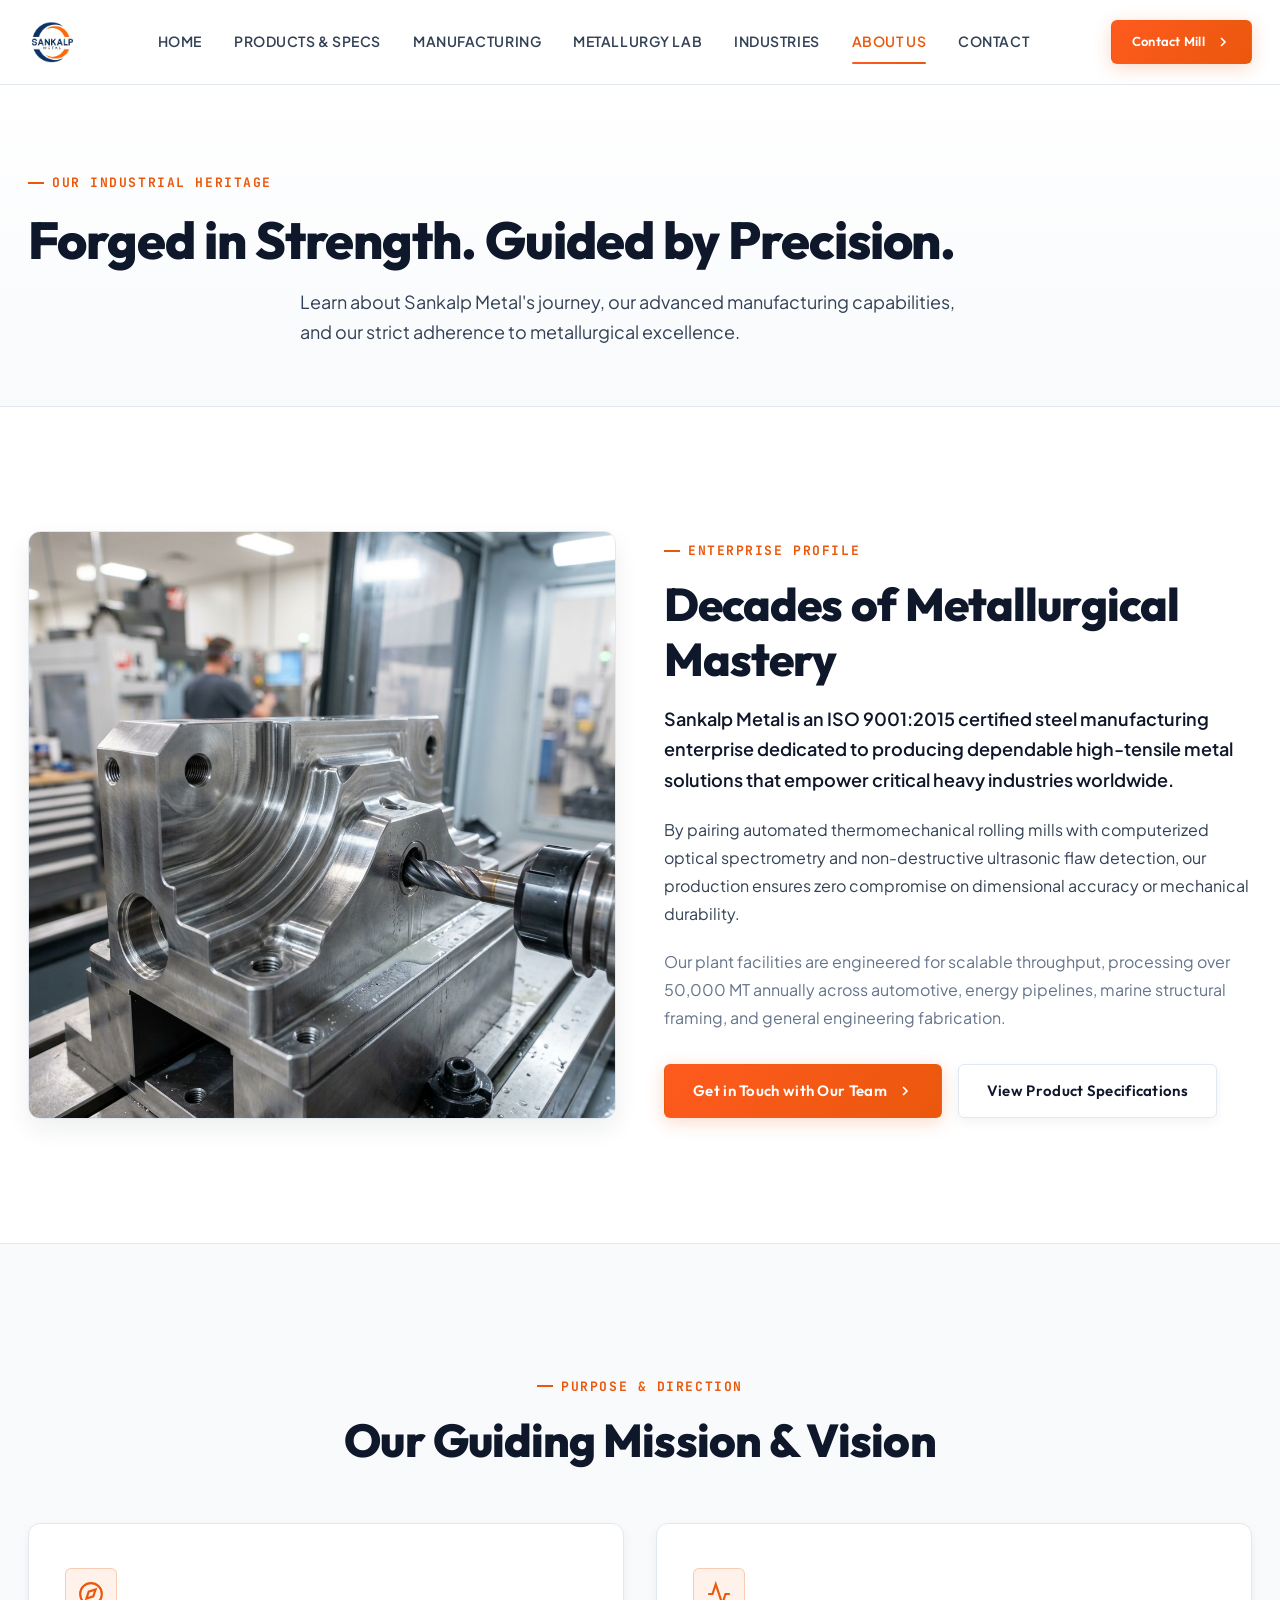
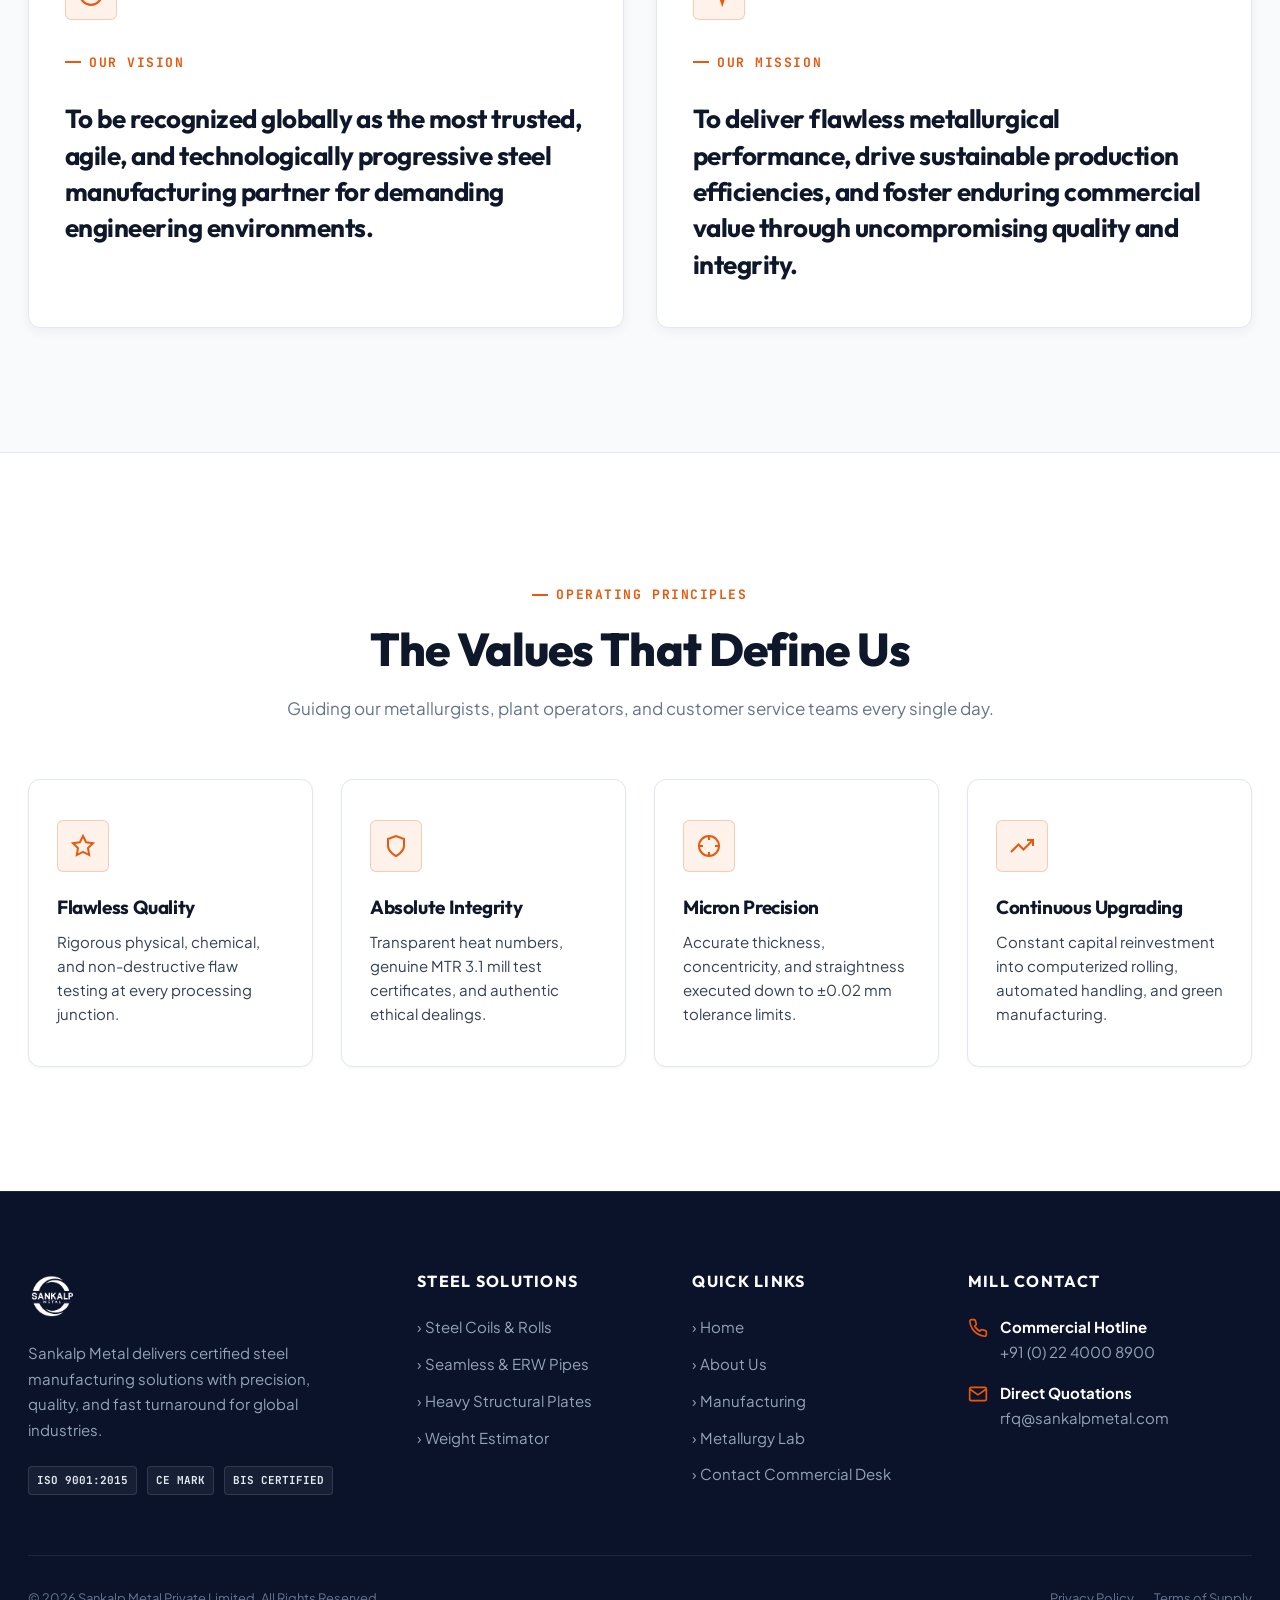
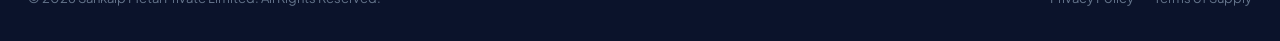
==== commit 09accb90: "Initial commit - Sankalp website" ====
--- a/about.html
+++ b/about.html
@@ -20,20 +20,6 @@
     <link rel="stylesheet" href="css/style.css">
 </head>
 <body>
-
-    <!-- Top Live Ticker -->
-    <div class="top-ticker">
-        <div class="container top-ticker-content">
-            <div class="ticker-status">
-                <span class="pulse-dot"></span>
-                <span>MILL STATUS: OPERATING AT 100% CAPACITY &bull; EXPRESS DISPATCH ACTIVE</span>
-            </div>
-            <div class="ticker-badges">
-                <span><svg width="14" height="14" viewBox="0 0 24 24" fill="none" stroke="currentColor" stroke-width="2"><path d="M12 22s8-4 8-10V5l-8-3-8 3v7c0 6 8 10 8 10z"></path></svg> ISO 9001:2015 CERTIFIED</span>
-                <span><svg width="14" height="14" viewBox="0 0 24 24" fill="none" stroke="currentColor" stroke-width="2"><circle cx="12" cy="12" r="10"></circle><polyline points="12 6 12 12 16 14"></polyline></svg> 48H RAPID RFQ TURNAROUND</span>
-            </div>
-        </div>
-    </div>
 
     <!-- Global Header -->
     <header class="header">
--- a/css/style.css
+++ b/css/style.css
@@ -1827,22 +1827,43 @@
   transform: translateY(0);
 }
 
-/* Mobile Navigation Drawer (Light Mode) */
+/* ==========================================================================
+   Mobile Responsiveness Enhancements (1024px, 768px, 640px, 480px)
+   ========================================================================== */
+
+/* Mobile Backdrop */
+.mobile-nav-backdrop {
+  position: fixed;
+  inset: 0;
+  background: rgba(15, 23, 42, 0.45);
+  backdrop-filter: blur(4px);
+  -webkit-backdrop-filter: blur(4px);
+  z-index: 1000;
+  opacity: 0;
+  visibility: hidden;
+  transition: opacity 0.3s ease, visibility 0.3s ease;
+}
+
+.mobile-nav-backdrop.active {
+  opacity: 1;
+  visibility: visible;
+}
+
 @media (max-width: 1023px) {
   .desktop-nav {
     position: fixed;
     top: 0;
     right: -100%;
-    width: 320px;
+    width: min(320px, 85vw);
     height: 100vh;
     background: #FFFFFF;
     border-left: 1px solid var(--color-border);
     flex-direction: column;
     justify-content: flex-start;
     align-items: flex-start;
-    padding: 80px 32px 40px;
+    padding: 72px 24px 36px;
     box-shadow: -15px 0 40px rgba(15, 23, 42, 0.15);
-    transition: right 0.4s cubic-bezier(0.16, 1, 0.3, 1);
+    transition: right 0.35s cubic-bezier(0.16, 1, 0.3, 1);
     z-index: 1001;
     overflow-y: auto;
   }
@@ -1852,11 +1873,16 @@
   }
 
   .mobile-toggle {
-    display: block;
+    display: flex;
+    align-items: center;
+    justify-content: center;
+    width: 42px;
+    height: 42px;
+    padding: 0;
   }
 
   .nav-link {
-    font-size: 1.0625rem;
+    font-size: 1rem;
     width: 100%;
     padding: 14px 0;
     border-bottom: 1px solid var(--color-border-subtle);
@@ -1870,6 +1896,246 @@
     visibility: visible;
     box-shadow: none;
     background: var(--color-surface-subtle);
-    margin: 8px 0;
-  }
-}
+    border: 1px solid var(--color-border);
+    border-radius: var(--radius-sm);
+    margin: 8px 0 14px;
+    padding: 6px 0;
+  }
+}
+
+@media (max-width: 768px) {
+  .section-padding {
+    padding: 64px 0;
+  }
+
+  .container {
+    padding: 0 18px;
+  }
+
+  .top-ticker {
+    padding: 8px 0;
+  }
+
+  .top-ticker-content {
+    flex-direction: column;
+    align-items: center;
+    text-align: center;
+    gap: 6px;
+  }
+
+  .ticker-status {
+    font-size: 0.75rem;
+    line-height: 1.4;
+  }
+
+  .ticker-badges {
+    font-size: 0.6875rem;
+    gap: 12px;
+    justify-content: center;
+  }
+
+  .nav-container {
+    height: 72px;
+  }
+
+  .brand-logo {
+    height: 40px;
+  }
+
+  .hero-epic {
+    min-height: auto;
+    padding-top: 40px;
+    padding-bottom: 60px;
+  }
+
+  .hero-pill-badge {
+    font-size: 0.75rem;
+    padding: 6px 14px;
+    letter-spacing: 0.05em;
+    margin-bottom: 20px;
+    max-width: 100%;
+    white-space: normal;
+    text-align: center;
+  }
+
+  .hero-headline {
+    font-size: 2.25rem;
+    line-height: 1.15;
+    margin-bottom: 18px;
+  }
+
+  .hero-desc {
+    font-size: 1rem;
+    line-height: 1.65;
+    margin-bottom: 30px;
+  }
+
+  .hero-cta-group {
+    flex-direction: column;
+    width: 100%;
+    gap: 12px;
+    margin-bottom: 40px;
+  }
+
+  .hero-cta-group .btn {
+    width: 100%;
+    padding: 14px 20px;
+  }
+
+  .hero-capabilities-dock {
+    grid-template-columns: 1fr;
+    gap: 16px;
+    padding: 20px;
+  }
+
+  .dock-item {
+    gap: 14px;
+  }
+
+  .dock-val {
+    font-size: 1.5rem;
+  }
+
+  .calc-card {
+    padding: 24px 18px;
+  }
+
+  .calc-shape-tabs {
+    grid-template-columns: repeat(2, 1fr);
+    gap: 8px;
+  }
+
+  .calc-dims-grid {
+    grid-template-columns: 1fr;
+    gap: 12px;
+  }
+
+  .calc-result-box {
+    flex-direction: column;
+    align-items: flex-start;
+    gap: 10px;
+    padding: 16px;
+  }
+
+  .result-metric-val {
+    font-size: 1.5rem;
+  }
+
+  .filter-bar {
+    gap: 8px;
+    margin-bottom: 32px;
+  }
+
+  .filter-btn {
+    padding: 8px 16px;
+    font-size: 0.8125rem;
+  }
+
+  .pipeline-step {
+    padding: 28px 20px;
+  }
+
+  .step-num-watermark {
+    font-size: 3.5rem;
+  }
+
+  .quality-media-wrap {
+    box-shadow: var(--shadow-md);
+  }
+
+  .lab-specs-dock {
+    padding: 16px 12px;
+    flex-direction: row;
+    gap: 8px;
+  }
+
+  .lab-spec-item strong {
+    font-size: 1rem;
+  }
+
+  .lab-spec-item span {
+    font-size: 0.6875rem;
+  }
+
+  .quality-feature-item {
+    padding: 16px;
+    gap: 14px;
+  }
+
+  .cta-banner {
+    padding: 44px 20px;
+  }
+
+  .cta-title {
+    font-size: 1.875rem;
+  }
+
+  .cta-subtitle {
+    font-size: 0.95rem;
+    margin-bottom: 24px;
+  }
+
+  .cta-btns {
+    flex-direction: column;
+    width: 100%;
+    gap: 12px;
+  }
+
+  .cta-btns .btn {
+    width: 100%;
+  }
+
+  .footer {
+    padding: 56px 0 24px;
+  }
+
+  .footer-grid {
+    gap: 36px;
+    margin-bottom: 40px;
+  }
+
+  .footer-bottom {
+    flex-direction: column;
+    text-align: center;
+    gap: 12px;
+  }
+
+  .rfq-modal-card {
+    padding: 24px 18px;
+  }
+}
+
+@media (max-width: 480px) {
+  .header-actions .btn-sm span {
+    display: inline-block;
+  }
+
+  .header-actions .btn-sm {
+    padding: 8px 12px;
+    font-size: 0.75rem;
+  }
+
+  .header-actions .btn-sm svg {
+    display: none;
+  }
+
+  .hero-headline {
+    font-size: 1.95rem;
+  }
+
+  .section-title {
+    font-size: 1.75rem;
+  }
+
+  .product-body {
+    padding: 20px 16px;
+  }
+
+  .product-img-box {
+    height: 200px;
+  }
+
+  .why-card {
+    padding: 28px 20px;
+  }
+}
